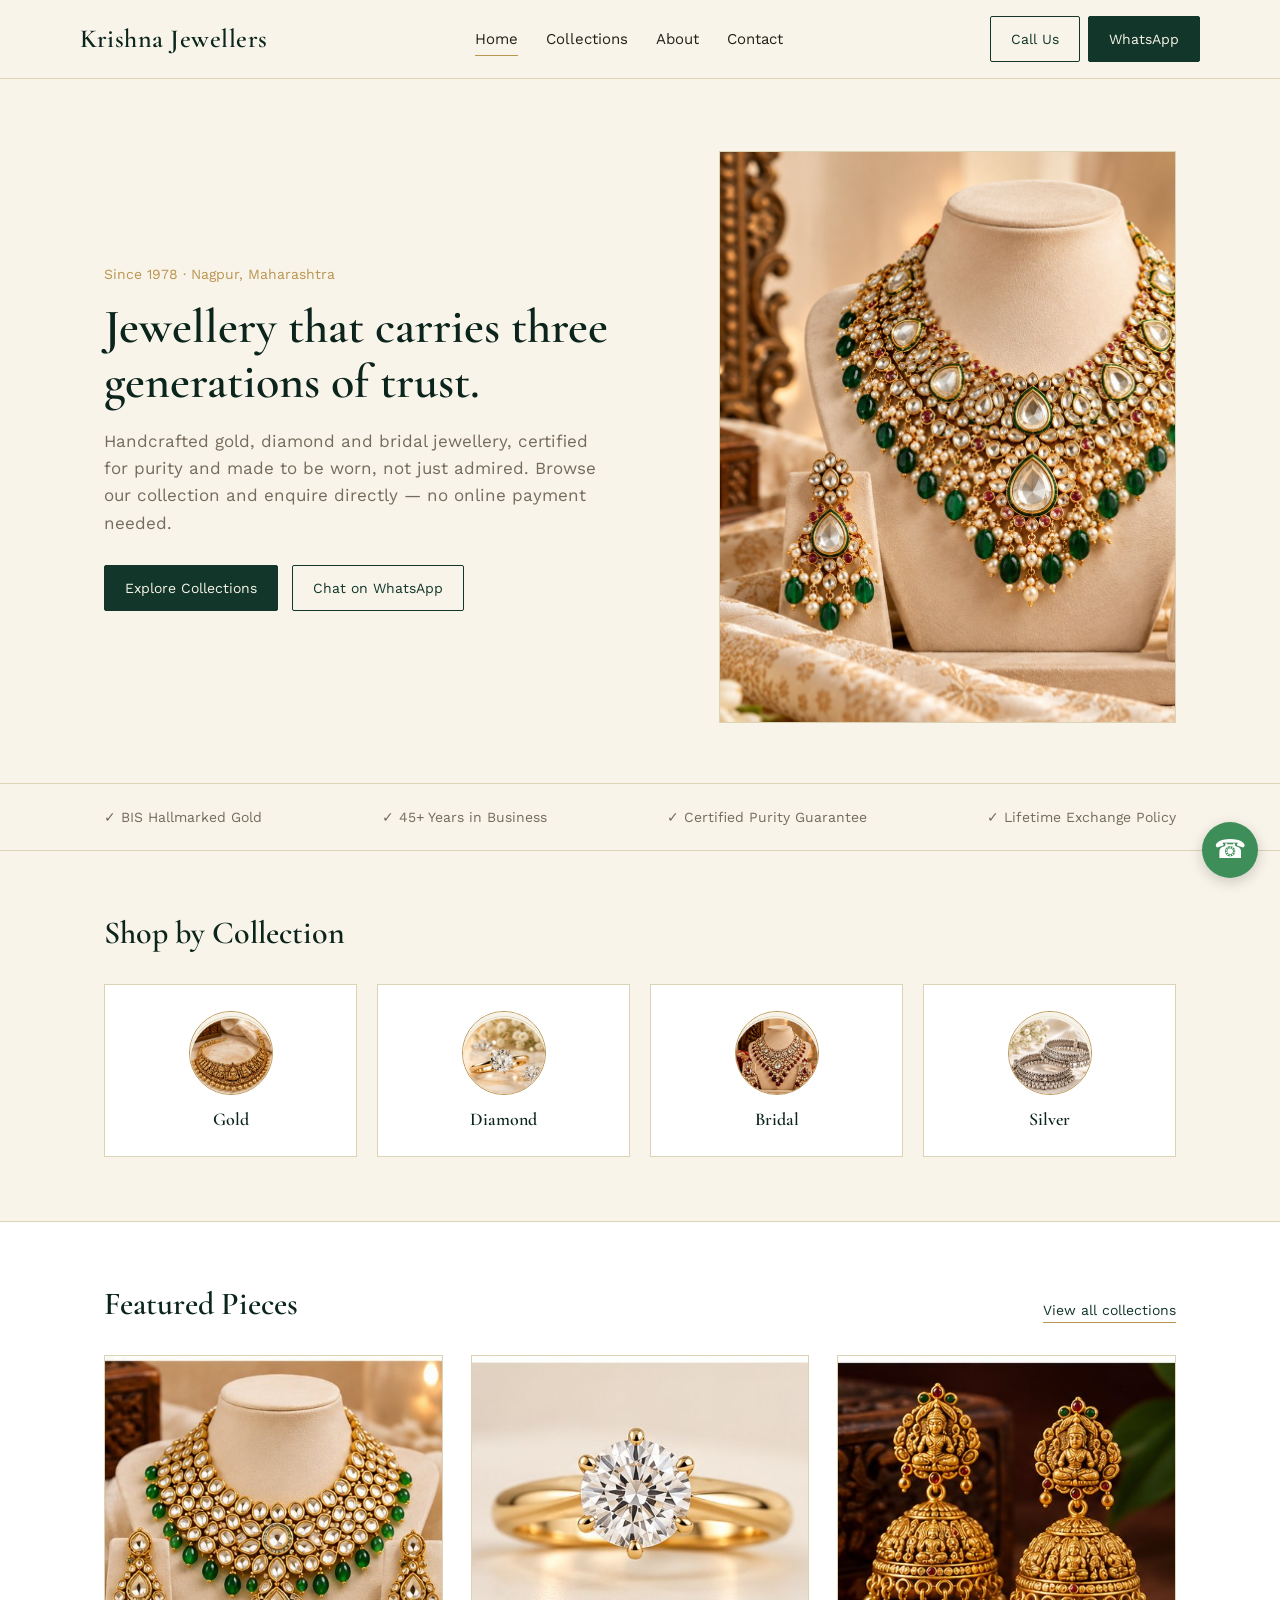
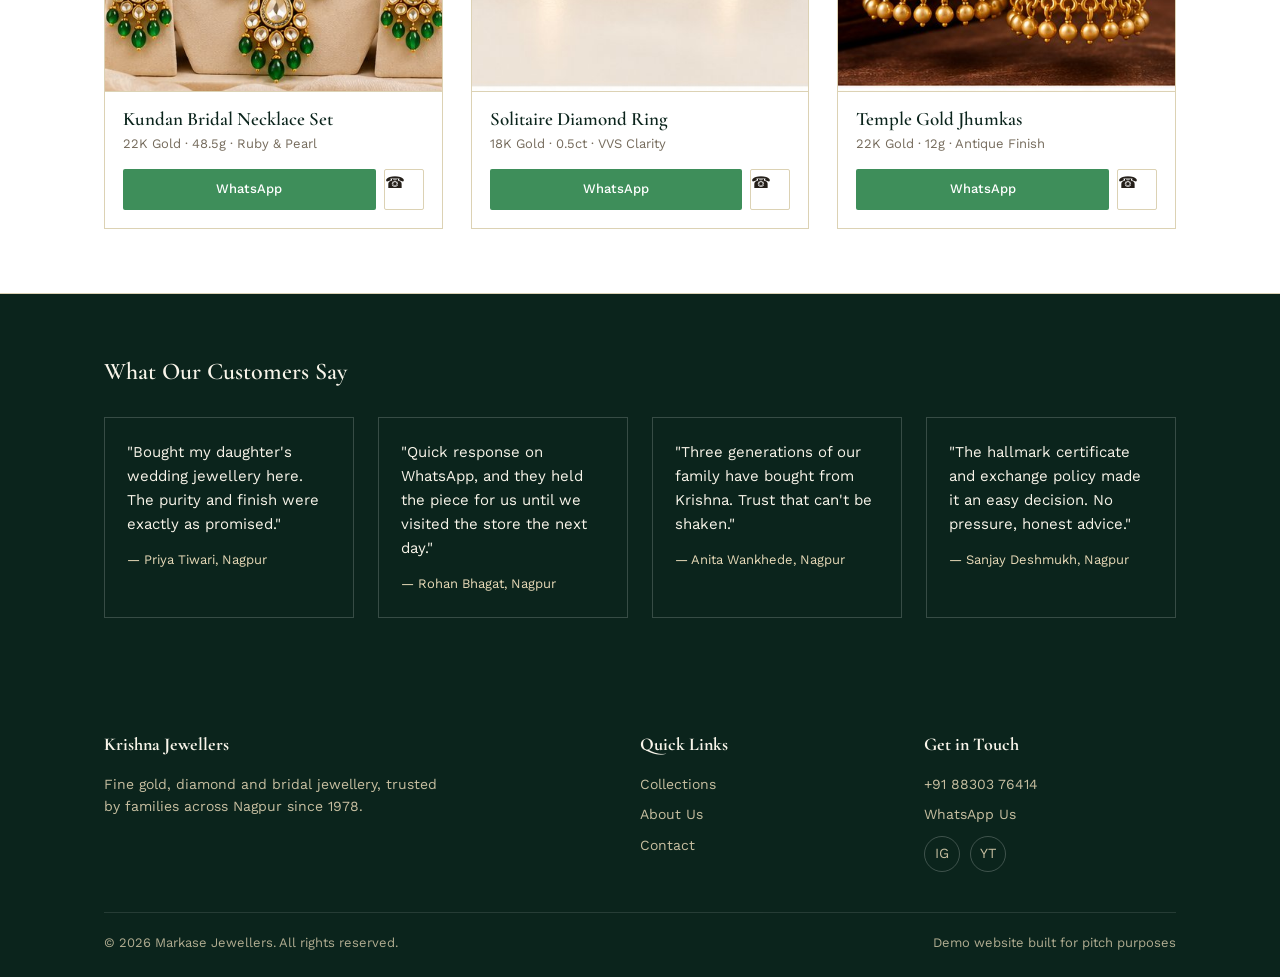
==== index.html @ dee86a2b "first commit" ====
<!DOCTYPE html>
<html lang="en">
<head>
<meta charset="UTF-8">
<meta name="viewport" content="width=device-width, initial-scale=1">
<title>Krishna Jewellers — Fine Gold, Diamond & Bridal Jewellery</title>
<meta name="description" content="Krishna Jewellers — trusted gold, diamond and bridal jewellery showroom. BIS hallmarked, certified purity. Enquire on WhatsApp or visit our store.">
<link rel="stylesheet" href="styles.css">
</head>
<body>

<header>
  <div class="wrap nav">
    <a href="index.html" class="brand">Krishna Jewellers</a>
    <nav class="nav-links" id="navLinks">
      <a href="index.html" class="active">Home</a>
      <a href="collections.html">Collections</a>
      <a href="about.html">About</a>
      <a href="contact.html">Contact</a>
    </nav>
    <div class="nav-cta">
      <a href="tel:+918830376414" class="btn btn-ghost">Call Us</a>
      <a href="https://wa.me/918830376414" class="btn btn-primary">WhatsApp</a>
    </div>
    <button class="menu-toggle" aria-label="Menu" onclick="document.getElementById('navLinks').classList.toggle('open')">&#9776;</button>
  </div>
</header>

<section class="hero">
  <div class="wrap hero-grid">
    <div>
      <p class="eyebrow">Since 1978 &middot; Nagpur, Maharashtra</p>
      <h1>Jewellery that carries three generations of trust.</h1>
      <p class="lead">Handcrafted gold, diamond and bridal jewellery, certified for purity and made to be worn, not just admired. Browse our collection and enquire directly — no online payment needed.</p>
      <div class="hero-actions">
        <a href="collections.html" class="btn btn-primary">Explore Collections</a>
        <a href="https://wa.me/918830376414" class="btn btn-ghost">Chat on WhatsApp</a>
      </div>
    </div>
    <div class="hero-art"><img src="images/kundan-bridal-hero.jpg" alt="Kundan bridal necklace and earrings set"></div>
  </div>
</section>

<div class="trust">
  <div class="wrap trust-row">
    <span>&#10003; BIS Hallmarked Gold</span>
    <span>&#10003; 45+ Years in Business</span>
    <span>&#10003; Certified Purity Guarantee</span>
    <span>&#10003; Lifetime Exchange Policy</span>
  </div>
</div>

<section>
  <div class="wrap">
    <div class="section-head">
      <h2>Shop by Collection</h2>
    </div>
    <div class="cat-grid">
      <div class="cat"><div class="cat-art"><img src="images/cat-gold.jpg" alt="Gold jewellery"></div><h3>Gold</h3></div>
      <div class="cat"><div class="cat-art"><img src="images/cat-diamond.jpg" alt="Diamond jewellery"></div><h3>Diamond</h3></div>
      <div class="cat"><div class="cat-art"><img src="images/cat-bridal.jpg" alt="Bridal jewellery"></div><h3>Bridal</h3></div>
      <div class="cat"><div class="cat-art"><img src="images/cat-silver.jpg" alt="Silver jewellery"></div><h3>Silver</h3></div>
    </div>
  </div>
</section>

<section style="background:#fff;border-top:1px solid var(--line);border-bottom:1px solid var(--line);">
  <div class="wrap">
    <div class="section-head">
      <h2>Featured Pieces</h2>
      <a href="collections.html">View all collections</a>
    </div>
    <div class="grid">
      <div class="card">
        <div class="card-art"><img src="images/kundan-set.jpg" alt="Kundan bridal necklace set"></div>
        <div class="card-body">
          <h3>Kundan Bridal Necklace Set</h3>
          <p class="card-meta">22K Gold &middot; 48.5g &middot; Ruby &amp; Pearl</p>
          <div class="card-actions">
            <a href="https://wa.me/918830376414?text=Hi%2C%20I%27m%20interested%20in%20the%20Kundan%20Bridal%20Necklace%20Set" class="wa">WhatsApp</a>
            <a href="tel:+918830376414" class="call">&#9742;</a>
          </div>
        </div>
      </div>
      <div class="card">
        <div class="card-art"><img src="images/ring.jpg" alt="Solitaire diamond ring"></div>
        <div class="card-body">
          <h3>Solitaire Diamond Ring</h3>
          <p class="card-meta">18K Gold &middot; 0.5ct &middot; VVS Clarity</p>
          <div class="card-actions">
            <a href="https://wa.me/918830376414?text=Hi%2C%20I%27m%20interested%20in%20the%20Solitaire%20Diamond%20Ring" class="wa">WhatsApp</a>
            <a href="tel:+918830376414" class="call">&#9742;</a>
          </div>
        </div>
      </div>
      <div class="card">
        <div class="card-art"><img src="images/jhumkas.jpg" alt="Temple gold jhumkas"></div>
        <div class="card-body">
          <h3>Temple Gold Jhumkas</h3>
          <p class="card-meta">22K Gold &middot; 12g &middot; Antique Finish</p>
          <div class="card-actions">
            <a href="https://wa.me/918830376414?text=Hi%2C%20I%27m%20interested%20in%20the%20Temple%20Gold%20Jhumkas" class="wa">WhatsApp</a>
            <a href="tel:+918830376414" class="call">&#9742;</a>
          </div>
        </div>
      </div>
    </div>
  </div>
</section>

<section class="testi">
  <div class="wrap">
    <h2>What Our Customers Say</h2>
    <div class="testi-grid">
      <div class="testi-card">"Bought my daughter's wedding jewellery here. The purity and finish were exactly as promised."<p class="name">— Priya Tiwari, Nagpur</p></div>
      <div class="testi-card">"Quick response on WhatsApp, and they held the piece for us until we visited the store the next day."<p class="name">— Rohan Bhagat, Nagpur</p></div>
      <div class="testi-card">"Three generations of our family have bought from Krishna. Trust that can't be shaken."<p class="name">— Anita Wankhede, Nagpur</p></div>
      <div class="testi-card">"The hallmark certificate and exchange policy made it an easy decision. No pressure, honest advice."<p class="name">— Sanjay Deshmukh, Nagpur</p></div>
    </div>
  </div>
</section>

<footer>
  <div class="wrap">
    <div class="foot-grid">
      <div>
        <h4>Krishna Jewellers</h4>
        <p style="max-width:38ch;opacity:.85;">Fine gold, diamond and bridal jewellery, trusted by families across Nagpur since 1978.</p>
      </div>
      <div>
        <h4>Quick Links</h4>
        <a href="collections.html">Collections</a>
        <a href="about.html">About Us</a>
        <a href="contact.html">Contact</a>
      </div>
      <div>
        <h4>Get in Touch</h4>
        <a href="tel:+918830376414">+91 88303 76414</a>
        <a href="https://wa.me/918830376414">WhatsApp Us</a>
        <div style="display:flex;gap:10px;margin-top:10px;">
          <a href="https://www.instagram.com/themarkase/" target="_blank" rel="noopener" aria-label="Instagram" style="width:36px;height:36px;border:1px solid rgba(255,255,255,.25);border-radius:50%;display:flex;align-items:center;justify-content:center;">IG</a>
          <a href="#" target="_blank" rel="noopener" aria-label="YouTube" style="width:36px;height:36px;border:1px solid rgba(255,255,255,.25);border-radius:50%;display:flex;align-items:center;justify-content:center;">YT</a>
        </div>
      </div>
    </div>
    <div class="foot-bottom">
      <span>&copy; 2026 Markase Jewellers. All rights reserved.</span>
      <span>Demo website built for pitch purposes</span>
    </div>
  </div>
</footer>

<a href="https://wa.me/918830376414" class="float-wa" aria-label="Chat on WhatsApp">&#9742;</a>

</body>
</html>
---- styles.css ----
@import url('https://fonts.googleapis.com/css2?family=Cormorant+Garamond:wght@500;600;700&family=Work+Sans:wght@400;500&display=swap');

:root{
  --cream:#F8F4E9;
  --maroon:#12362A;
  --maroon-dark:#0B241C;
  --gold:#BB9552;
  --gold-light:#E8DAB8;
  --charcoal:#241F19;
  --muted:#756B5C;
  --line:#DCD2B4;
}
*{box-sizing:border-box;margin:0;padding:0;}
body{
  background:var(--cream);
  color:var(--charcoal);
  font-family:'Work Sans',sans-serif;
  line-height:1.6;
}
h1,h2,h3,.brand{
  font-family:'Cormorant Garamond',serif;
  font-weight:600;
  color:var(--maroon-dark);
  line-height:1.15;
}
a{color:inherit;text-decoration:none;}
img{max-width:100%;display:block;}
.wrap{max-width:1120px;margin:0 auto;padding:0 24px;}

/* header */
header{
  border-bottom:1px solid var(--line);
  background:var(--cream);
  position:sticky;top:0;z-index:50;
}
.nav{display:flex;align-items:center;justify-content:space-between;padding:16px 0;position:relative;gap:10px;}
.brand{font-size:26px;letter-spacing:.5px;}
.nav-links{display:flex;gap:28px;font-size:15px;}
.nav-links a{padding:4px 0;border-bottom:1px solid transparent;}
.nav-links a:hover,.nav-links a.active{border-bottom-color:var(--gold);}
.nav-cta{display:flex;gap:10px;}
.btn{
  display:inline-flex;align-items:center;justify-content:center;gap:8px;
  padding:11px 20px;border-radius:2px;font-size:14px;
  border:1px solid var(--maroon);cursor:pointer;min-height:44px;white-space:nowrap;
}
.nav-cta{display:flex;gap:8px;}
.btn-primary{background:var(--maroon);color:var(--cream);border-color:var(--maroon);}
.btn-primary:hover{background:var(--maroon-dark);}
.btn-ghost{background:transparent;color:var(--maroon);}
.btn-ghost:hover{background:rgba(92,26,43,.06);}
.menu-toggle{display:none;background:none;border:none;font-size:24px;color:var(--maroon-dark);}

/* hero */
.hero{padding:72px 0 60px;}
.hero-grid{display:grid;grid-template-columns:1.1fr .9fr;gap:56px;align-items:center;}
.eyebrow{color:var(--gold);font-size:14px;margin-bottom:14px;}
.hero h1{font-size:48px;margin-bottom:18px;}
.hero p.lead{color:var(--muted);font-size:17px;max-width:46ch;margin-bottom:28px;}
.hero-actions{display:flex;gap:14px;}
.hero-art{
  aspect-ratio:4/5;background:linear-gradient(160deg,var(--gold-light),var(--cream));
  border:1px solid var(--line);display:flex;align-items:center;justify-content:center;
  color:var(--gold);font-family:'Cormorant Garamond',serif;font-size:20px;text-align:center;
  overflow:hidden;
}

/* trust strip */
.trust{border-top:1px solid var(--line);border-bottom:1px solid var(--line);padding:22px 0;}
.trust-row{display:flex;justify-content:space-between;flex-wrap:wrap;gap:16px;font-size:14px;color:var(--muted);}
.trust-row span{display:flex;align-items:center;gap:8px;}

/* sections */
section{padding:64px 0;}
.section-head{display:flex;justify-content:space-between;align-items:flex-end;margin-bottom:32px;}
.section-head h2{font-size:32px;}
.section-head a{font-size:14px;color:var(--maroon);border-bottom:1px solid var(--gold);}

/* product grid & cards */
.grid{display:grid;grid-template-columns:repeat(3,1fr);gap:28px;}
.card{border:1px solid var(--line);background:#fff;}
.card-art{
  aspect-ratio:1/1;background:var(--gold-light);
  display:flex;align-items:center;justify-content:center;overflow:hidden;
  color:var(--gold);font-size:13px;border-bottom:1px solid var(--line);
}
.card-art img,.hero-art img,.cat-art img,.pd-thumb img{width:100%;height:100%;object-fit:cover;}
.pd-thumb{overflow:hidden;cursor:pointer;}
.card-body{padding:16px 18px 18px;}
.card-body h3{font-size:19px;margin-bottom:4px;}
.card-meta{font-size:13px;color:var(--muted);margin-bottom:14px;}
.card-actions{display:flex;gap:8px;}
.wa{
  flex:1;background:#3E8E5A;color:#fff;border:none;
  display:flex;align-items:center;justify-content:center;gap:7px;
  padding:10px 12px;font-size:13px;font-weight:500;border-radius:2px;
}
.call{width:40px;border:1px solid var(--line);background:#fff;border-radius:2px;}

/* categories */
.cat-grid{display:grid;grid-template-columns:repeat(4,1fr);gap:20px;}
.cat{border:1px solid var(--line);padding:26px 18px;text-align:center;background:#fff;}
.cat .cat-art{width:84px;height:84px;margin:0 auto 14px;border:1px solid var(--gold);border-radius:50%;overflow:hidden;display:flex;align-items:center;justify-content:center;color:var(--gold);}
.cat h3{font-size:18px;}

/* testimonials */
.testi{background:var(--maroon-dark);color:var(--cream);}
.testi h2{color:var(--cream);}
.testi-grid{display:grid;grid-template-columns:repeat(auto-fit,minmax(240px,1fr));gap:24px;margin-top:32px;}
.testi-card{border:1px solid rgba(255,255,255,.18);padding:22px;font-size:15px;}
.testi-card p.name{margin-top:14px;font-size:13px;color:var(--gold-light);}

/* map/contact */
.map-box{
  aspect-ratio:16/8;background:var(--gold-light);border:1px solid var(--line);
  display:flex;align-items:center;justify-content:center;color:var(--gold);
  width:100%;
}
.contact-grid{display:grid;grid-template-columns:1fr 1fr;gap:48px;}
.info-row{display:flex;gap:14px;padding:14px 0;border-bottom:1px solid var(--line);}
.info-row .k{width:120px;color:var(--muted);font-size:14px;}

/* footer */
footer{background:var(--maroon-dark);color:var(--gold-light);padding:48px 0 24px;font-size:14px;}
.foot-grid{display:grid;grid-template-columns:2fr 1fr 1fr;gap:32px;margin-bottom:32px;}
.foot-grid h4{color:var(--cream);font-family:'Cormorant Garamond',serif;font-size:18px;margin-bottom:14px;}
.foot-grid a{display:block;color:var(--gold-light);opacity:.85;margin-bottom:8px;}
.foot-bottom{border-top:1px solid rgba(255,255,255,.15);padding-top:20px;font-size:13px;opacity:.75;display:flex;justify-content:space-between;flex-wrap:wrap;gap:10px;}

/* floating whatsapp */
.float-wa{
  position:fixed;bottom:22px;right:22px;background:#3E8E5A;color:#fff;
  width:56px;height:56px;border-radius:50%;display:flex;align-items:center;justify-content:center;
  font-size:26px;box-shadow:0 4px 14px rgba(0,0,0,.18);z-index:60;
}

/* product detail */
.pd-grid{display:grid;grid-template-columns:.9fr 1.1fr;gap:48px;}
.pd-thumbs{display:flex;gap:10px;margin-top:12px;}
.pd-thumb{width:64px;height:64px;background:var(--gold-light);border:1px solid var(--line);}
.pd-price-row{display:flex;gap:24px;margin:18px 0;padding:16px 0;border-top:1px solid var(--line);border-bottom:1px solid var(--line);}
.pd-price-row div span{display:block;font-size:13px;color:var(--muted);}
.pd-actions{display:flex;gap:12px;margin-top:22px;}

/* mobile */
@media (max-width:860px){
  .hero-grid,.pd-grid,.contact-grid{grid-template-columns:1fr;}
  .grid,.cat-grid,.testi-grid{grid-template-columns:repeat(2,1fr);}
  .foot-grid{grid-template-columns:1fr;}
  .brand{font-size:21px;}
  .nav-links{
    display:none;position:absolute;top:100%;left:0;right:0;
    background:var(--cream);flex-direction:column;gap:2px;
    border:1px solid var(--line);border-top:none;padding:6px;
  }
  .nav-links.open{display:flex;}
  .nav-links a{padding:12px 10px;font-size:16px;border-bottom:1px solid var(--line);}
  .nav-links a:last-child{border-bottom:none;}
  .nav-cta{gap:6px;}
  .nav-cta .btn{padding:0 12px;font-size:13px;height:40px;min-height:40px;}
  .menu-toggle{display:flex;align-items:center;justify-content:center;width:40px;height:40px;flex-shrink:0;}
  .hero{padding:36px 0 40px;}
  .hero h1{font-size:28px;}
  .hero p.lead{font-size:15px;}
  .hero-actions{flex-direction:column;}
  .hero-actions .btn{width:100%;}
  section{padding:40px 0;}
  .section-head{flex-direction:column;align-items:flex-start;gap:8px;}
  .section-head h2{font-size:26px;}
  .card-actions{flex-direction:column;}
  .call{width:100%;height:44px;}
  .float-wa{width:52px;height:52px;bottom:16px;right:16px;font-size:24px;}
  .pd-actions{flex-direction:column;}
  .pd-actions .btn{width:100%;}
}
@media (max-width:520px){
  .grid,.cat-grid,.testi-grid{grid-template-columns:1fr;}
}
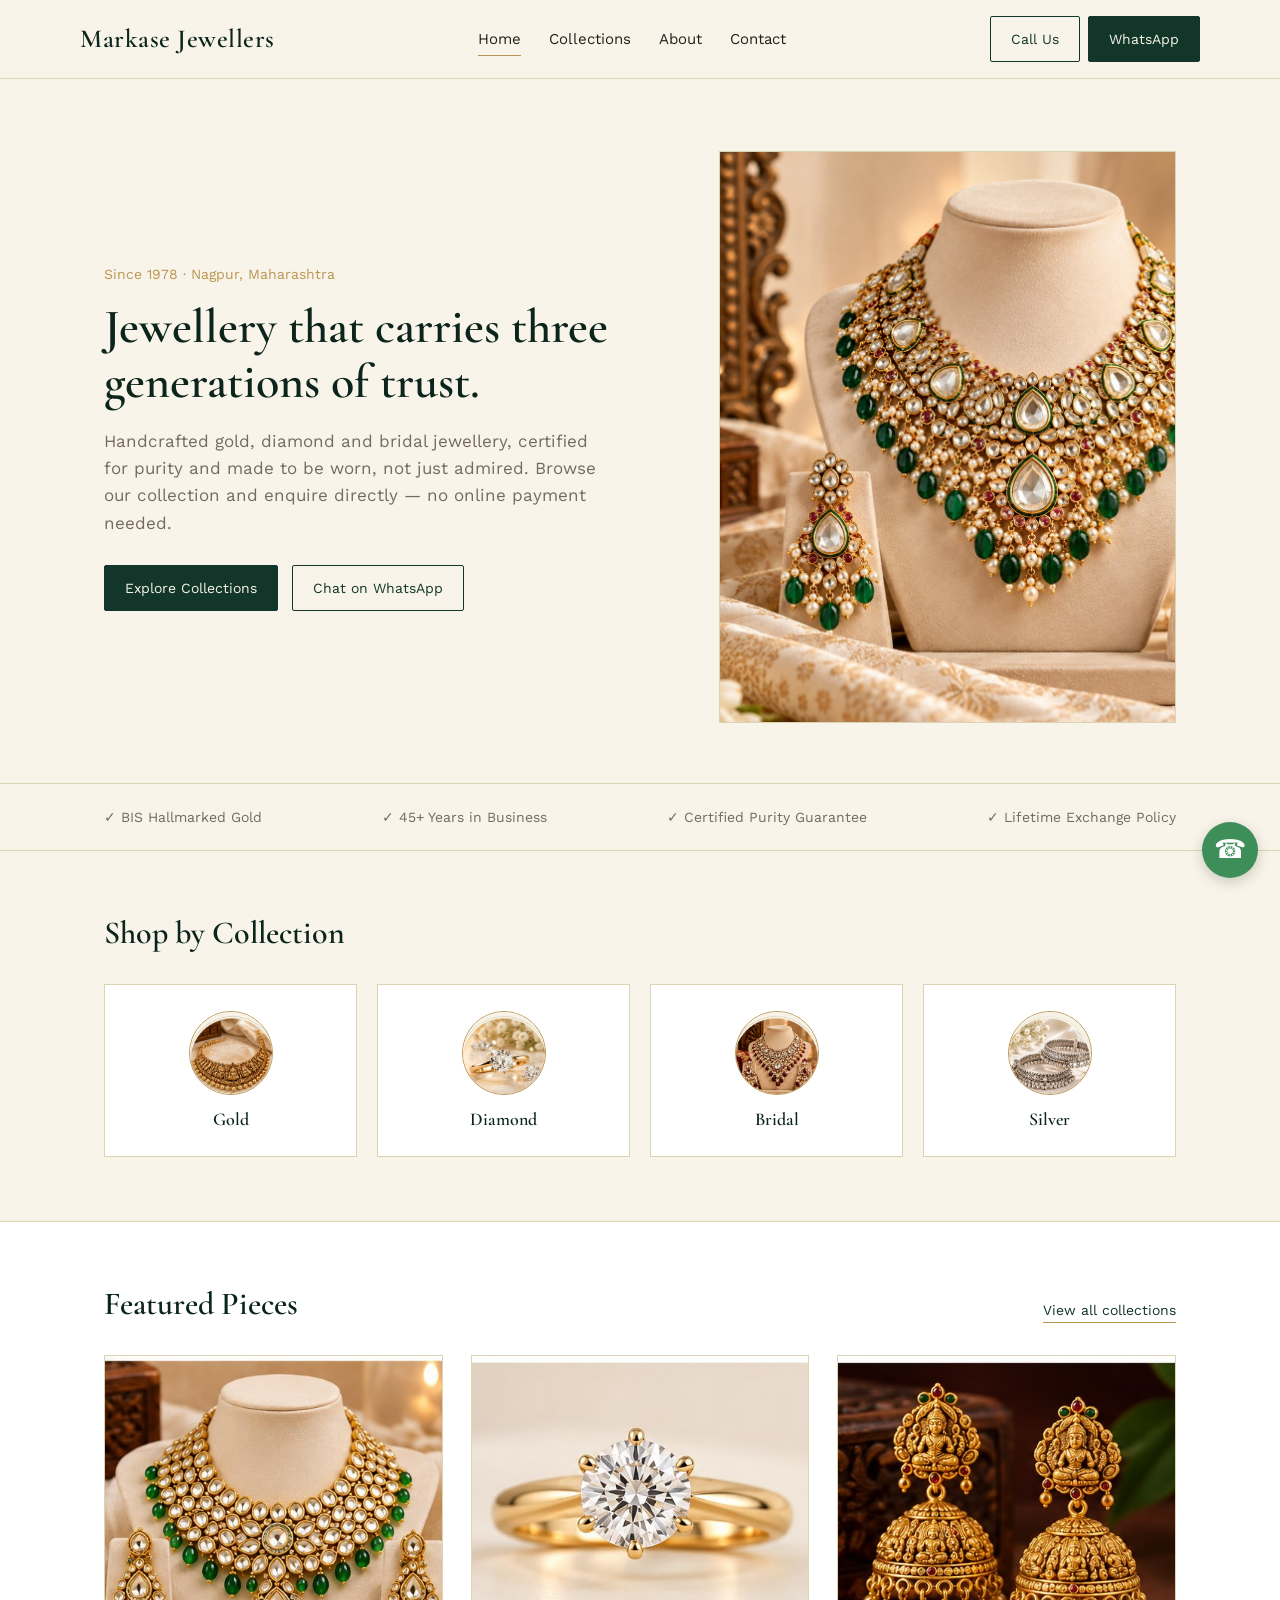
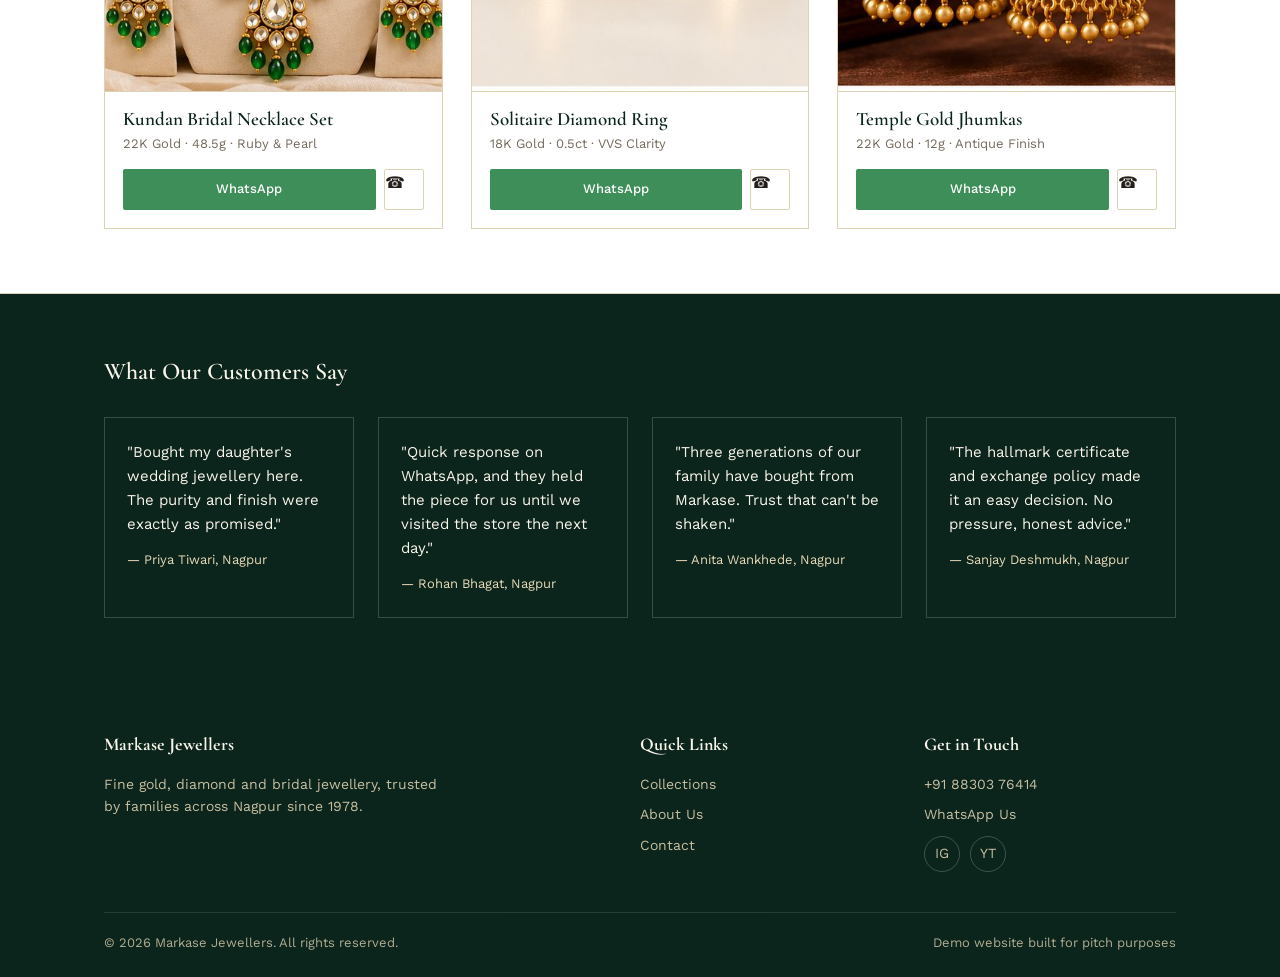
==== commit 6aa81b1b: "first commit" ====
--- a/index.html
+++ b/index.html
@@ -3,15 +3,15 @@
 <head>
 <meta charset="UTF-8">
 <meta name="viewport" content="width=device-width, initial-scale=1">
-<title>Krishna Jewellers — Fine Gold, Diamond & Bridal Jewellery</title>
-<meta name="description" content="Krishna Jewellers — trusted gold, diamond and bridal jewellery showroom. BIS hallmarked, certified purity. Enquire on WhatsApp or visit our store.">
+<title>Markase Jewellers — Fine Gold, Diamond & Bridal Jewellery</title>
+<meta name="description" content="Markase Jewellers — trusted gold, diamond and bridal jewellery showroom. BIS hallmarked, certified purity. Enquire on WhatsApp or visit our store.">
 <link rel="stylesheet" href="styles.css">
 </head>
 <body>
 
 <header>
   <div class="wrap nav">
-    <a href="index.html" class="brand">Krishna Jewellers</a>
+    <a href="index.html" class="brand">Markase Jewellers</a>
     <nav class="nav-links" id="navLinks">
       <a href="index.html" class="active">Home</a>
       <a href="collections.html">Collections</a>
@@ -114,7 +114,7 @@
     <div class="testi-grid">
       <div class="testi-card">"Bought my daughter's wedding jewellery here. The purity and finish were exactly as promised."<p class="name">— Priya Tiwari, Nagpur</p></div>
       <div class="testi-card">"Quick response on WhatsApp, and they held the piece for us until we visited the store the next day."<p class="name">— Rohan Bhagat, Nagpur</p></div>
-      <div class="testi-card">"Three generations of our family have bought from Krishna. Trust that can't be shaken."<p class="name">— Anita Wankhede, Nagpur</p></div>
+      <div class="testi-card">"Three generations of our family have bought from Markase. Trust that can't be shaken."<p class="name">— Anita Wankhede, Nagpur</p></div>
       <div class="testi-card">"The hallmark certificate and exchange policy made it an easy decision. No pressure, honest advice."<p class="name">— Sanjay Deshmukh, Nagpur</p></div>
     </div>
   </div>
@@ -124,7 +124,7 @@
   <div class="wrap">
     <div class="foot-grid">
       <div>
-        <h4>Krishna Jewellers</h4>
+        <h4>Markase Jewellers</h4>
         <p style="max-width:38ch;opacity:.85;">Fine gold, diamond and bridal jewellery, trusted by families across Nagpur since 1978.</p>
       </div>
       <div>
